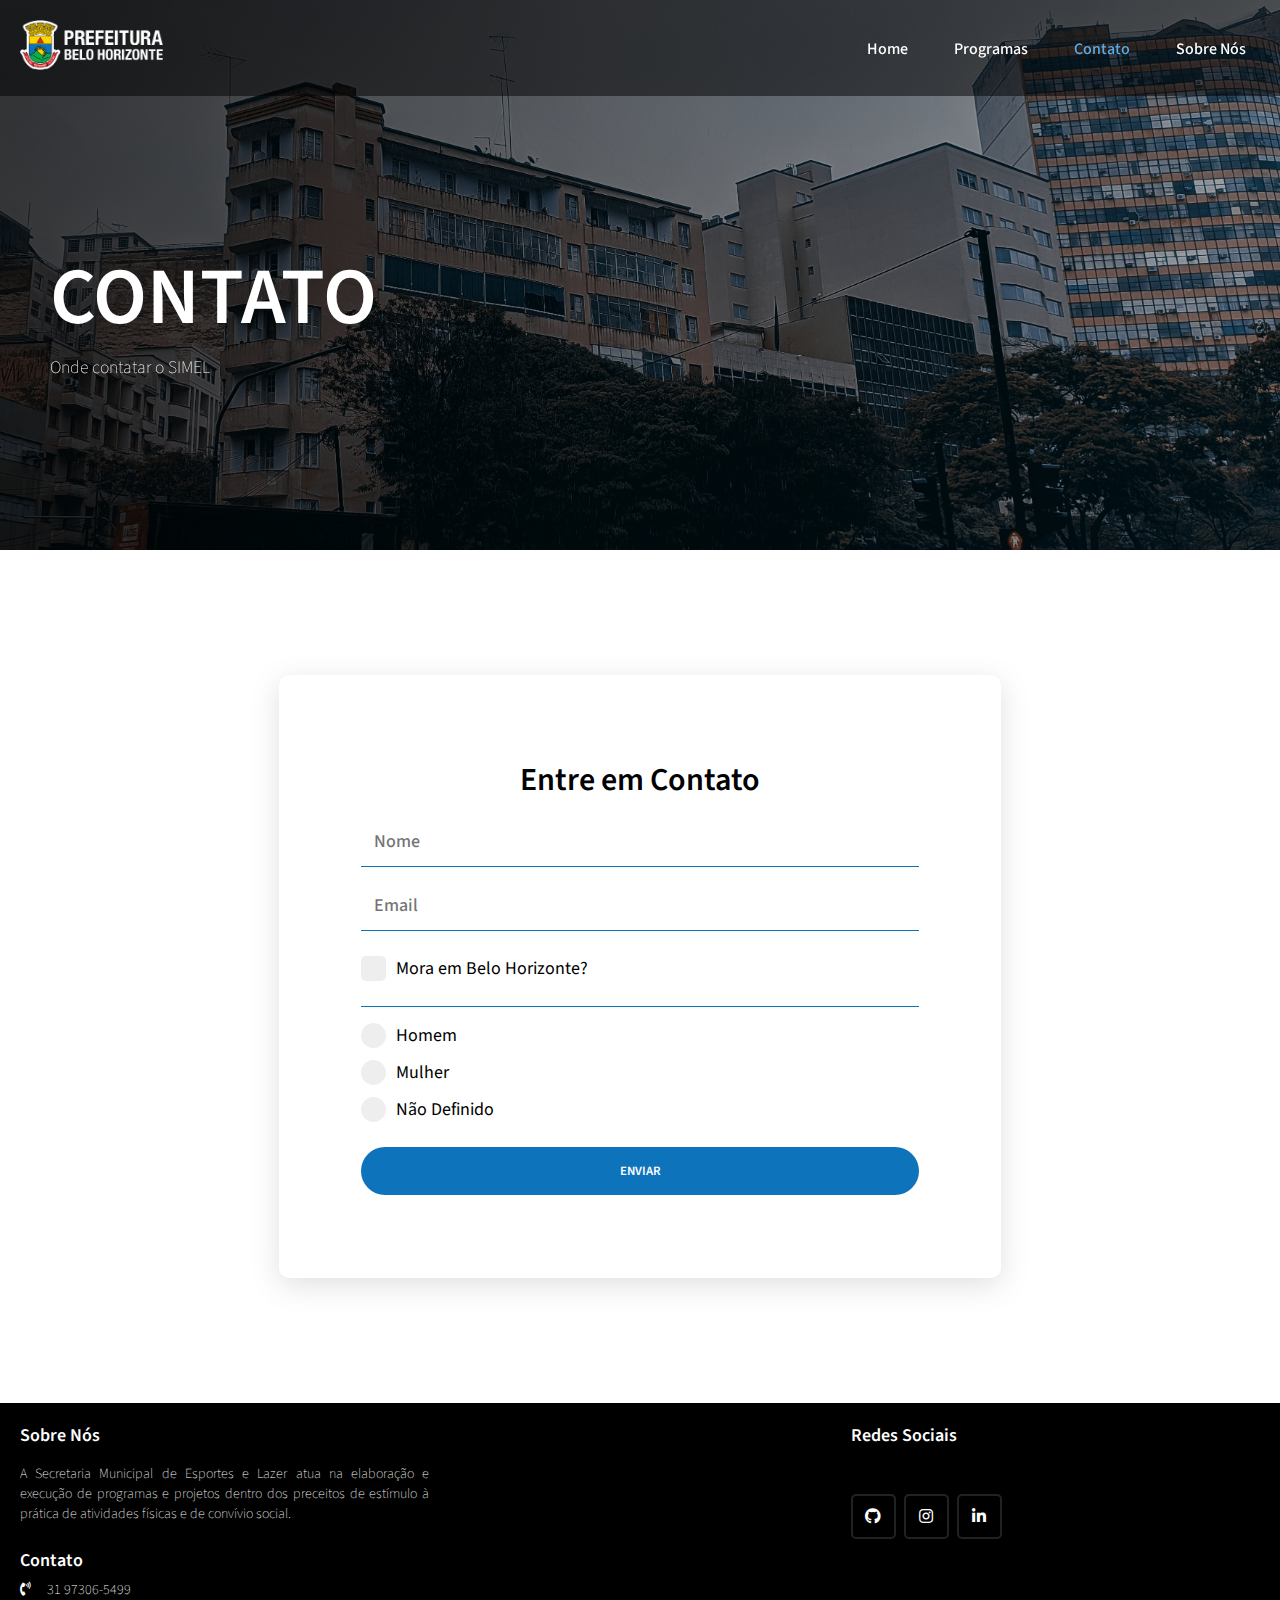
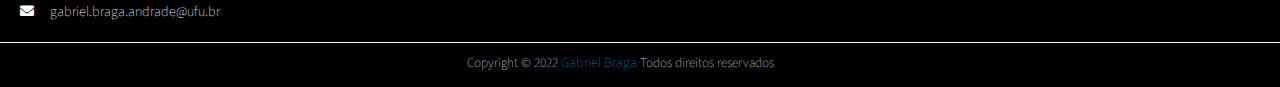
==== contato.html @ 7d44990d "home" ====
<!DOCTYPE html>
<html lang="pt-br">
  <head>
    <meta charset="UTF-8" />
    <meta http-equiv="X-UA-Compatible" content="IE=edge" />
    <meta name="viewport" content="width=device-width, initial-scale=1.0" />
    <title>Contato</title>
    <link
      href="https://fonts.googleapis.com/css?family=Source+Sans+Pro"
      rel="stylesheet"
      type="text/css"
    />
    <link rel="icon" href="assets/img/favicon.ico" />
    <link
      rel="stylesheet"
      href="https://cdnjs.cloudflare.com/ajax/libs/font-awesome/5.15.2/css/all.min.css"
    />
    <link rel="stylesheet" href="assets/style/style.css" />
  </head>
  <body>
    <nav class="navbar">
      <div class="logo">
        <a href="index.html"><img height="50" src="assets/img/logo.png" /></a>
      </div>
      <ul class="nav-links">
        <input type="checkbox" id="checkbox_toggle" />
        <label for="checkbox_toggle" class="hamburger">&#9776;</label>
        <div class="menu">
          <li><a href="index.html">Home</a></li>
          <li class="services">
            <a>Programas</a>
            <ul class="dropdown">
              <li><a href="/">Dropdown 1 </a></li>
              <li><a href="/">Dropdown 2</a></li>
              <li><a href="/">Dropdown 2</a></li>
              <li><a href="/">Dropdown 3</a></li>
              <li><a href="/">Dropdown 4</a></li>
            </ul>
          </li>
          <li><a class="select" href="contato.html">Contato</a></li>
          <li><a href="/">Sobre Nós</a></li>
        </div>
      </ul>
    </nav>
    <div class="contato-banner banner-pages">
      <div class="banner">
        <div class="left-banner white">
          <div class="content">
            <h1>CONTATO</h1>
            <p>Onde contatar o SIMEL</p>
          </div>
        </div>
      </div>
    </div>
    <div class="section">
      <form>
        <h2>Entre em Contato</h2>
        <input
          name="nome"
          type="text"
          class="feedback-input"
          placeholder="Nome"
        />
        <input
          name="email"
          type="text"
          class="feedback-input"
          placeholder="Email"
        />
        <div class="label">
          <label class="container"
            >Mora em Belo Horizonte?
            <input type="checkbox" name="morador"/>
            <span class="checkmark check"></span>
          </label>
        </div>
        <hr />
        <div class="label">
          <label class="container"
            >Homem
            <input id="h" type="radio" name="sexo" value="h" />
            <span class="checkmark radio"></span>
          </label>
          <label class="container"
            >Mulher
            <input id="m" type="radio" name="sexo" value="m" />
            <span class="checkmark radio"></span>
          </label>
          <label class="container"
            >Não Definido
            <input id="x" type="radio" name="sexo" value="x" />
            <span class="checkmark radio"></span>
          </label>
        </div>
        <input
          type="submit"
          value="ENVIAR"
          class="button rounded button-full-width"
        />
      </form>
    </div>
    <footer>
      <div class="content-f">
        <div class="left box">
          <div class="upper">
            <div class="topic">Sobre Nós</div>
            <p>
              A Secretaria Municipal de Esportes e Lazer atua na elaboração e
              execução de programas e projetos dentro dos preceitos de estímulo
              à prática de atividades físicas e de convívio social.
            </p>
          </div>
          <div class="lower">
            <div class="topic">Contato</div>
            <div class="phone">
              <a target="_blank" href="tel:5531973065499"
                ><i class="fas fa-phone-volume"></i>31 97306-5499</a
              >
            </div>
            <div class="email">
              <a target="_blank" href="mailto:gabriel.braga.andrade@ufu.br"
                ><i class="fas fa-envelope"></i>gabriel.braga.andrade@ufu.br</a
              >
            </div>
          </div>
        </div>
        <div class="right box">
          <div class="topic">Redes Sociais</div>
          <div class="media-icons">
            <a target="_blank" href="https://github.com/Gabriell-Braga"
              ><i class="fab fa-github"></i
            ></a>
            <a target="_blank" href="https://www.instagram.com/gbraga.exe/"
              ><i class="fab fa-instagram"></i
            ></a>
            <a
              target="_blank"
              href="https://www.linkedin.com/in/gabriel-braga-642ba2182/"
              ><i class="fab fa-linkedin-in"></i
            ></a>
          </div>
        </div>
      </div>
      <div class="bottom">
        <p>
          Copyright © 2022
          <a href="https://github.com/Gabriell-Braga">Gabriel Braga</a> Todos
          direitos reservados
        </p>
      </div>
    </footer>
  </body>
</html>
---- assets/style/style.css ----
@media (max-width: 560px) {
  footer {
    position: relative;
  }

  footer .content-f .box {
    width: 100%;
    margin-top: 30px;
  }
}

@media (max-width: 452px) {
  body .banner-menu {
    height: 1100px !important;
  }

  .banner-menu .buttons {
    margin-bottom: 350px !important;
  }
}

/* APPLYING MEDIA QUERIES */
@media (max-width: 912px) {
  footer .content-f .box {
    width: 50%;
  }

  .content-f .right {
    margin-top: 40px;
  }

  .banner h1 {
    font-size: 4em !important;
    font-weight: 600;
  }

  .banner .left-banner,
  .banner .right-banner {
    width: 100%;
  }

  .banner .left-banner .content,
  .banner .right-banner .content {
    text-align: center;
    padding: 50px;
    margin-top: 70px;
    transform: translateY(-45%);
  }

  .banner-secondary .banner .right-banner .content {
    padding: 0;
    text-align: center;
  }

  .navbar {
    z-index: 44;
  }

  body .navbar .menu {
    display: none;
    position: absolute;
    z-index: 5;
    background-color: rgba(0, 0, 0, 1);
    right: 0;
    left: 0;
    text-align: center;
    margin-top: 20px;
    padding: 16px 0;
    height: 100%;
  }

  .menu li:hover {
    display: inline-block;
  }

  .menu li:hover > a {
    color: #57aeec;
  }

  .menu li + li {
    margin-top: 12px;
  }

  body:has(input[type="checkbox"]:checked ~ .menu) {
    overflow: hidden;
  }

  .navbar:has(input[type="checkbox"]:checked ~ .menu) {
    height: 100%;
    align-items: unset;
  }

  input[type="checkbox"]:checked ~ .menu {
    display: block;
  }

  .hamburger {
    display: block !important;
  }

  .dropdown {
    left: 50%;
    top: 30px;
    transform: translateX(35%);
  }

  body .banner {
    background-image: linear-gradient(
      to bottom,
      rgba(0, 0, 0, 0.5),
      rgba(0, 0, 0, 0)
    );
  }

  body .banner-menu {
    height: 900px;
    background-size: auto 100%;
    background-repeat: no-repeat;
    background-position: bottom center;
    padding-top: 0;
  }

  body .banner-secondary {
    height: 900px;
    background-size: auto 100%;
    background-repeat: no-repeat;
    background-position: bottom center;
  }

  body .banner-pages {
    height: 550px;
    background-size: auto 120%;
    background-repeat: no-repeat;
    background-position: bottom center;
    padding-top: 0;
  }

  .buttons {
    justify-content: center;
  }

  .banner-menu .buttons {
    margin-bottom: 200px;
  }

  body .button {
    padding: 10px 40px;
    font-size: 0.7em;
    font-weight: 600;
  }

  body .section {
    padding-left: 0;
    padding-right: 0;
    margin-left: 8%;
    margin-right: 8%;
  }

  .navbar .dropdown {
    top: 200px;
  }

  body .column,
  body .column-50 {
    width: 100%;
    display: block;
    margin-bottom: 20px;
  }

  .section form {
    padding: 10% 10% 10% 10%;
    margin: 5px;
  }
}

@media (min-width: 913px) {
  .banner.right .buttons {
    justify-content: flex-end;
  }

  .banner.right .content p {
    padding-left: 150px;
  }

  form {
    padding: 10% 10% 10% 10%;
  }
}

* {
  font-family: "Source Sans Pro";
}

.banner h1 {
  font-size: 5em;
  font-weight: 600;
}

p {
  font-size: 1.1em;
  font-weight: 200;
}

.buttons {
  margin-top: 10%;
  display: flex;
}

.buttons .button:not(:last-child) {
  margin-right: 5%;
}

.button {
  color: white;
  border: none;
  padding: 15px 50px;
  background: #0d73bb;
  font-size: 0.8em;
  font-weight: 600;
  cursor: pointer;
  transition: 0.3s ease;
}

.button:hover {
  color: #0d73bb;
  background: white;
  transition: 0.3s ease;
}

.button-full-width {
  width: 100%;
}

.button.rounded {
  border-radius: 30px;
}

.button.no-bg {
  background-color: rgba(0, 0, 0, 0);
  border: 1px white solid;
}

.button.no-bg:hover {
  color: #0d73bb;
  background: white;
  transition: 0.3s ease;
}

.button.no-bg.blue {
  border: 1px #0d73bb solid;
  color: #0d73bb;
}

.button.no-bg.blue:hover {
  color: white;
  background: #0d73bb;
  transition: 0.3s ease;
}

/* UTILITIES */
* {
  margin: 0;
  padding: 0;
  box-sizing: border-box;
}
a {
  text-decoration: none;
}
li {
  list-style: none;
}

/* IMG HOME */
.home-banner {
  background-image: linear-gradient(
      to right,
      rgba(0, 0, 0, 0.9),
      rgba(0, 0, 0, 0)
    ),
    url("../img/home.jpg");
  background-position: left bottom;
  padding-top: 150px;
}

.estudantes-banner {
  background-image: linear-gradient(
      to left,
      rgba(0, 0, 0, 0.9),
      rgba(0, 0, 0, 0.3)
    ),
    url("../img/secondary.png");
  background-position: right center;
}

.contato-banner {
  background-size: 130%;
  background-image: linear-gradient(
      to right,
      rgba(0, 0, 0, 0.9),
      rgba(0, 0, 0, 0.3)
    ),
    url("../img/contato.jpg");
  background-position: right center;
  padding-top: 150px;
}

.banner-menu {
  height: 780px;
  background-size: 130%;
}

.banner-secondary {
  height: 680px;
  background-size: 130%;
  background-attachment: fixed;
}

.banner-pages {
  height: 550px;
}

.banner-pages .content {
  width: 100%;
}

/*RESPONSIVE NAVBAR MENU STARTS*/
/* CHECKBOX HACK */
.navbar input[type="checkbox"] {
  display: none;
}
/*HAMBURGER MENU*/
.hamburger {
  display: none;
  font-size: 24px;
  user-select: none;
}

/* NAVBAR STYLING STARTS */
.navbar {
  display: flex;
  align-items: center;
  justify-content: space-between;
  padding: 20px;
  background-color: rgba(0, 0, 0, 0.5);
  color: #fff;
  overflow: hidden;
  position: fixed;
  top: 0;
  width: 100%;
}
.nav-links a {
  color: white;
  font-weight: 500;
  font-size: 16px;
  transition: 0.3s ease;
}

.nav-links a:hover {
  color: #57aeec;
  font-size: 17px;
  transition: 0.3s ease;
}

.nav-links a.select {
  color: #57aeec;
}
/* NAVBAR MENU */
.menu {
  display: flex;
  gap: 1em;
  font-size: 18px;
}
.menu li:hover {
  border-radius: 5px;
  transition: 0.3s ease;
}
.menu li {
  padding: 5px 14px;
}
/* DROPDOWN MENU */
.services {
  position: relative;
  cursor: pointer;
}
.dropdown {
  background-color: rgba(0, 0, 0, 0.5);
  padding: 1em 0;
  position: fixed; /*WITH RESPECT TO PARENT*/
  display: none;
  border-radius: 8px;
  top: 60px;
}
.dropdown li + li {
  margin-top: 10px;
}
.dropdown li {
  padding: 0.5em 1em;
  width: 8em;
  text-align: center;
}
.dropdown li:hover {
  background-color: rgba(0, 0, 0, 0.5);
}

.dropdown li:hover a {
  color: #57aeec;
}
.services:hover .dropdown,
.dropdown:hover,
.dropdown .li:hover {
  display: block;
  transition: 0.3s ease;
}

.dropdown a {
  color: white;
}

.banner {
  height: 80%;
  width: 100%;
  justify-content: left;
  display: flex;
}

body .banner-secondary .banner {
  height: 100%;
}

.banner.right {
  height: 80%;
  width: 100%;
  justify-content: right;
  display: flex;
}

.left-banner,
.right-banner {
  width: 50%;
  height: 100%;
  margin: 0;
  z-index: 1;
  position: relative;
}

.left-banner .content,
.right-banner .content {
  margin: 0;
  position: absolute;
  top: 50%;
  transform: translateY(-50%);
  padding: 50px;
}

.left-banner {
  justify-content: left;
  text-align: left;
}

.right-banner {
  justify-content: right;
  text-align: right;
}

.left-banner .content {
  padding-right: 10%;
}

.white {
  color: white;
}

.section {
  padding: 75px;
  margin-left: 12%;
  margin-right: 12%;
  justify-content: center;
  text-align: center;
}

.section h2 {
  font-size: 2em;
  font-weight: 600;
  margin-bottom: 15px;
}

.section p {
  margin-bottom: 30px;
}

.justify {
  text-align: justify;
}

.column {
  float: left;
  width: 25%;
  padding: 0 10px;
}

.column-50 {
  float: left;
  width: 50%;
  padding: 0 10px;
}

.row {
  margin: 0 -5px;
  margin-top: 50px;
}

.row:after {
  content: "";
  display: table;
  clear: both;
}

.card {
  box-shadow: 0 4px 8px 0 rgba(0, 0, 0, 0.2);
  padding: 16px;
  text-align: center;
  background-color: #f1f1f1;
  padding-bottom: 44px;
}

.card-image {
  box-shadow: 0 4px 8px 0 rgba(0, 0, 0, 0.2);
  text-align: center;
  background-color: #f1f1f1;
}

.card-image img {
  width: 100%;
  vertical-align: middle;
  border: 0;
}

.img-rounded {
  width: 100%;
  vertical-align: middle;
  border: 0;
  border-radius: 13px;
}

.card h2 {
  font-size: 22px;
}

.card p {
  font-size: 14px;
}

footer {
  width: 100%;
  bottom: 0;
  left: 0;
  background: black;
}

footer .content-f {
  max-width: 1350px;
  margin: auto;
  padding: 20px;
  display: flex;
  flex-wrap: wrap;
  justify-content: space-between;
}

footer .content-f p,
a {
  color: #fff;
  font-size: 14px;
  font-weight: 100;
}

footer .content-f .box {
  width: 33%;
  transition: all 0.4s ease;
}

footer .content-f .topic {
  font-size: 18px;
  font-weight: 600;
  color: #fff;
  margin-bottom: 16px;
}

footer .content-f p {
  text-align: justify;
}

footer .content-f .lower .topic {
  margin: 24px 0 5px 0;
}

footer .content-f .lower i {
  padding-right: 16px;
}

footer .content-f .media-icons a {
  font-size: 16px;
  height: 45px;
  width: 45px;
  display: inline-block;
  text-align: center;
  line-height: 43px;
  border-radius: 5px;
  border: 2px solid #222222;
  margin: 30px 5px 0 0;
  transition: all 0.3s ease;
}

.content-f .media-icons a:hover {
  border-color: #0d73bb;
}

footer .bottom {
  border-top: 1px solid white;
  width: 100%;
  font-size: 12px;
  height: 45px;
  text-align: center;
  color: #d9d9d9;
  padding: 10px 40px 5px 0;
}

footer .bottom a {
  color: #0d73bb;
}

footer a {
  transition: all 0.3s ease;
}

footer a:hover {
  color: #0d73bb;
}

form {
  margin: 50px;
  text-align: left;
  box-shadow: rgba(100, 100, 111, 0.2) 0px 7px 29px 0px;
  border-radius: 10px;
}

form h2{
  text-align: center;
}

.feedback-input {
  color: #444;
  font-weight: 500;
  font-size: 18px;
  line-height: 22px;
  background-color: transparent;
  border: 0;
  border-bottom: 1px solid #0d73bb;
  transition: all 0.3s;
  padding: 13px;
  margin-bottom: 15px;
  width: 100%;
  box-sizing: border-box;
  outline: 0;
}

.feedback-input:focus {
  border-bottom: 1px solid #0d73bb;
}

form label.container {
  font-size: 18px;
  display: block;
  position: relative;
  padding-left: 35px;
  margin-bottom: 12px;
  cursor: pointer;
  -webkit-user-select: none;
  -moz-user-select: none;
  -ms-user-select: none;
  user-select: none;
}

.container input {
  position: absolute;
  opacity: 0;
  cursor: pointer;
  height: 0;
  width: 0;
}

.checkmark {
  position: absolute;
  top: 0;
  left: 0;
  height: 25px;
  width: 25px;
  background-color: #eee;
  border-radius: 5px;
}

.container:hover input ~ .checkmark {
  background-color: #ccc;
}

.container input:checked ~ .checkmark {
  background-color: #0d73bb;
}

.checkmark:after {
  content: "";
  position: absolute;
  display: none;
}

.container input:checked ~ .checkmark:after {
  display: block;
}

.container .checkmark.check:after {
  left: 9px;
  top: 5px;
  width: 5px;
  height: 10px;
  border: solid white;
  border-width: 0 3px 3px 0;
  -webkit-transform: rotate(45deg);
  -ms-transform: rotate(45deg);
  transform: rotate(45deg);
}

.container .checkmark.radio:after {
  top: 9px;
  left: 9px;
  width: 8px;
  height: 8px;
  border-radius: 50%;
  background: white;
}

.container .checkmark.radio {
  border-radius: 15px;
}

form input[type="radio"] {
  color: #0d73bb;
  width: 100%;
}

form hr {
  display: block;
  height: 1px;
  border: 0;
  border-top: 1px solid #0d73bb;
  margin: 1em 0;
  padding: 0;
}

form .label{
  margin: 10px 0 25px 0;
}
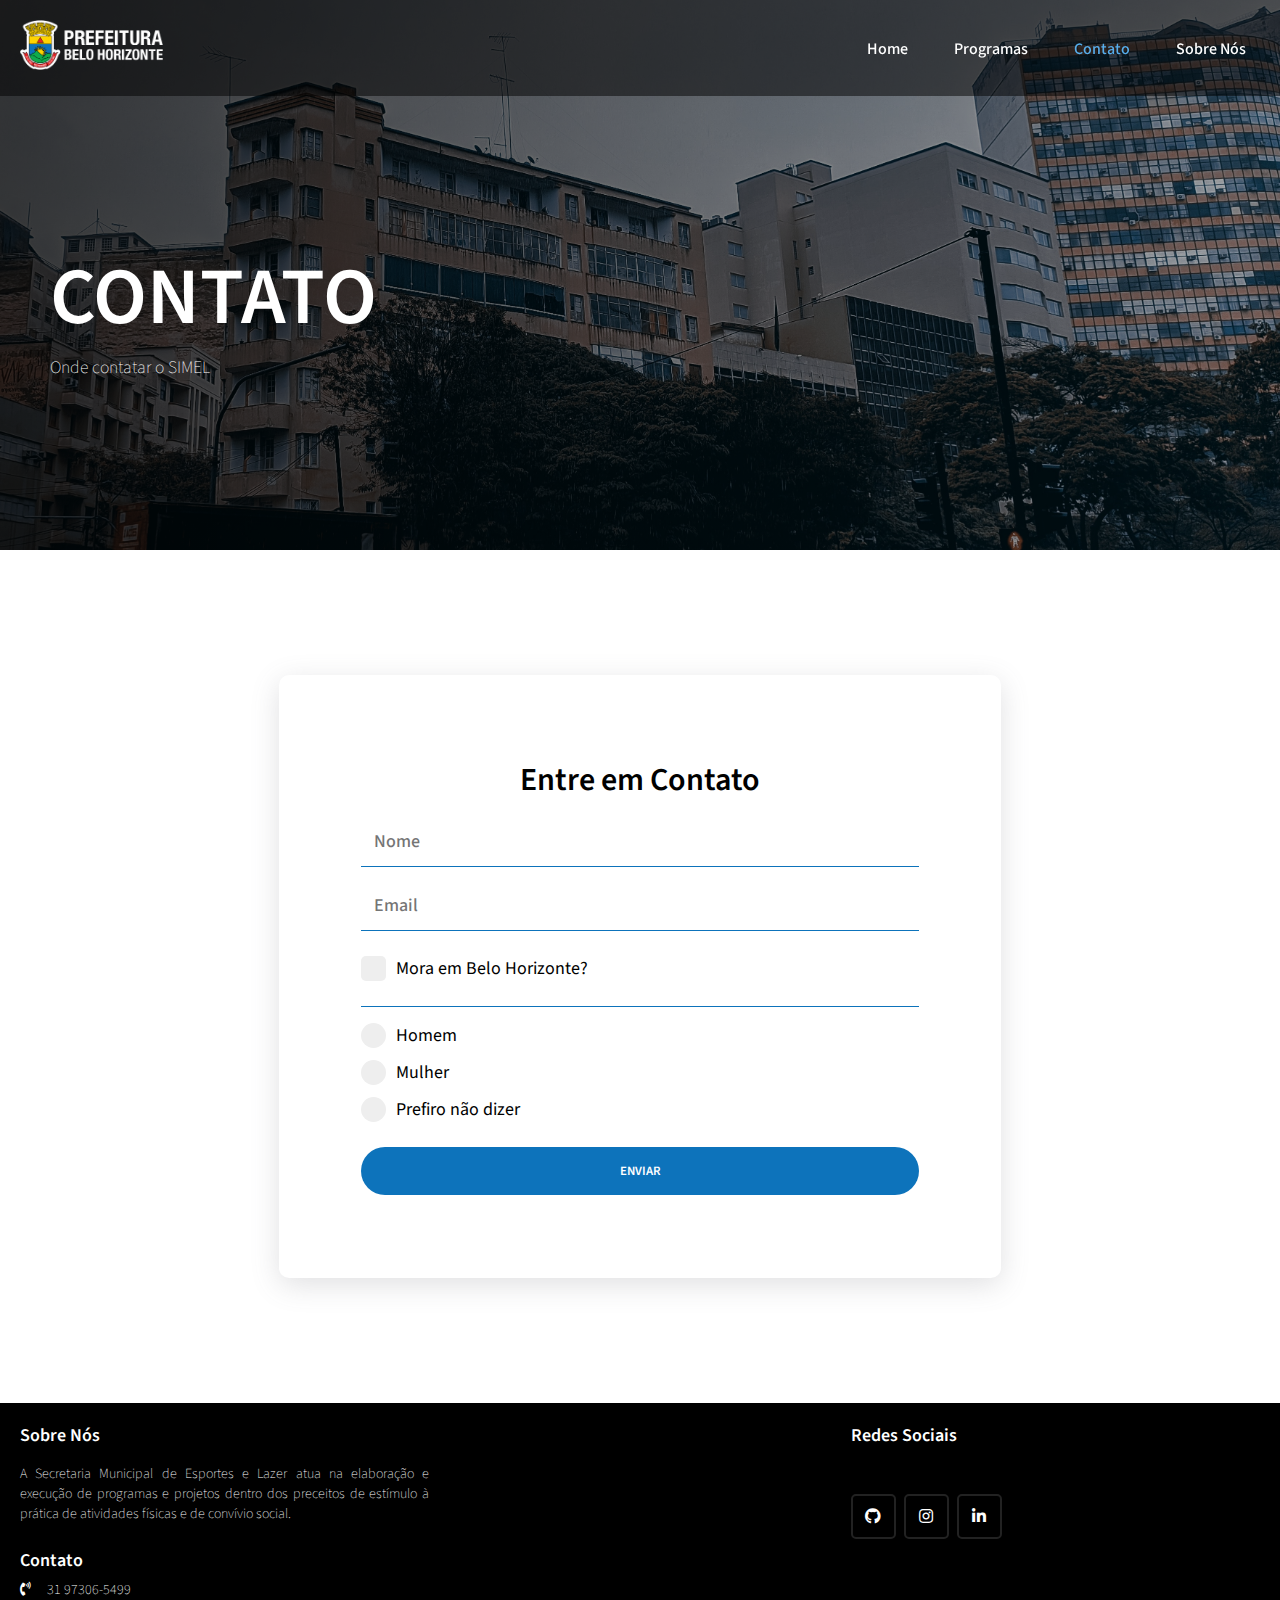
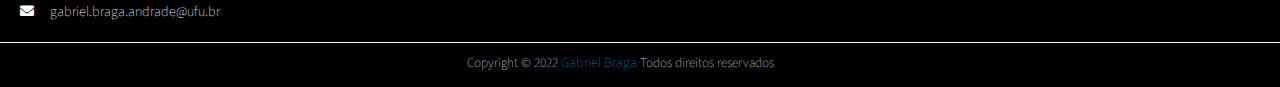
==== commit 4273128a: "trabFinalizado" ====
--- a/contato.html
+++ b/contato.html
@@ -30,15 +30,14 @@
           <li class="services">
             <a>Programas</a>
             <ul class="dropdown">
-              <li><a href="/">Dropdown 1 </a></li>
-              <li><a href="/">Dropdown 2</a></li>
-              <li><a href="/">Dropdown 2</a></li>
-              <li><a href="/">Dropdown 3</a></li>
-              <li><a href="/">Dropdown 4</a></li>
+              <li><a href="programas/caminhar.html">Caminhar</a></li>
+              <li><a href="programas/vida-ativa.html">Vida Ativa</a></li>
+              <li><a href="programas/superar.html">Superar</a></li>
+              <li><a href="programas/esporte-esperança.html">Esporte Esperança</a></li>
             </ul>
           </li>
           <li><a class="select" href="contato.html">Contato</a></li>
-          <li><a href="/">Sobre Nós</a></li>
+          <li><a href="sobre.html">Sobre Nós</a></li>
         </div>
       </ul>
     </nav>
@@ -87,7 +86,7 @@
             <span class="checkmark radio"></span>
           </label>
           <label class="container"
-            >Não Definido
+            >Prefiro não dizer
             <input id="x" type="radio" name="sexo" value="x" />
             <span class="checkmark radio"></span>
           </label>
--- a/assets/style/style.css
+++ b/assets/style/style.css
@@ -21,6 +21,84 @@
 
 /* APPLYING MEDIA QUERIES */
 @media (max-width: 912px) {
+  .pr-table {
+    display: block;
+    width: 100%;
+  }
+  
+  .table-wrapper:before {
+    content: "Scroll horizontally >";
+    display: block;
+    text-align: right;
+    font-size: 11px;
+    color: white;
+    padding: 0 0 10px;
+  }
+
+  .pr-table thead,
+  .pr-table tbody,
+  .pr-table thead th {
+    display: block;
+  }
+
+  .pr-table thead th:last-child {
+    border-bottom: none;
+  }
+
+  .pr-table thead {
+    float: left;
+  }
+
+  .pr-table tbody {
+    width: auto;
+    position: relative;
+    overflow-x: auto;
+  }
+
+  .pr-table td,
+  .pr-table th {
+    padding: 20px 0.625em 0.625em 0.625em;
+    height: 60px;
+    vertical-align: middle;
+    box-sizing: border-box;
+    overflow-x: hidden;
+    overflow-y: auto;
+    width: 120px;
+    font-size: 13px;
+    text-overflow: ellipsis;
+  }
+
+  .pr-table thead th {
+    text-align: left;
+    border-bottom: 1px solid #f7f7f9;
+  }
+
+  .pr-table tbody tr {
+    display: table-cell;
+  }
+
+  .pr-table tbody tr:nth-child(odd) {
+    background: none;
+  }
+
+  .pr-table tr:nth-child(even) {
+    background: transparent;
+  }
+
+  .pr-table tr td:nth-child(odd) {
+    background: #f8f8f8;
+    border-right: 1px solid #e6e4e4;
+  }
+
+  .pr-table tr td:nth-child(even) {
+    border-right: 1px solid #e6e4e4;
+  }
+
+  .pr-table tbody td {
+    display: block;
+    text-align: center;
+  }
+
   footer .content-f .box {
     width: 50%;
   }
@@ -174,6 +252,10 @@
 }
 
 @media (min-width: 913px) {
+  .superar-banner {
+    background-size: 100%;
+  }
+
   .banner.right .buttons {
     justify-content: flex-end;
   }
@@ -293,15 +375,63 @@
 }
 
 .contato-banner {
-  background-size: 130%;
+  background-position: right center;
   background-image: linear-gradient(
       to right,
       rgba(0, 0, 0, 0.9),
       rgba(0, 0, 0, 0.3)
     ),
     url("../img/contato.jpg");
+}
+
+.sobre-banner {
   background-position: right center;
-  padding-top: 150px;
+  background-image: linear-gradient(
+      to right,
+      rgba(0, 0, 0, 0.9),
+      rgba(0, 0, 0, 0.6)
+    ),
+    url("../img/sobre.jpg");
+}
+
+.caminhar-banner {
+  background-position: center center;
+  background-image: linear-gradient(
+      to right,
+      rgba(0, 0, 0, 0.9),
+      rgba(0, 0, 0, 0.6)
+    ),
+    url("../img/caminhar.jpg");
+}
+
+.ee-banner {
+  background-position: center center;
+  background-image: linear-gradient(
+      to right,
+      rgba(0, 0, 0, 0.9),
+      rgba(0, 0, 0, 0.6)
+    ),
+    url("../img/esporte-esperança.jpg");
+}
+
+.superar-banner {
+  background-position: center center;
+  background-image: linear-gradient(
+      to right,
+      rgba(0, 0, 0, 0.9),
+      rgba(0, 0, 0, 0.6)
+    ),
+    url("../img/superar.jpg");
+}
+
+.vida-ativa-banner {
+  background-position: center center;
+  background-image: linear-gradient(
+      to right,
+      rgba(0, 0, 0, 0.9),
+      rgba(0, 0, 0, 0.6)
+    ),
+    url("../img/vida-ativa.jpg");
 }
 
 .banner-menu {
@@ -317,6 +447,8 @@
 
 .banner-pages {
   height: 550px;
+  padding-top: 150px;
+  background-size: 130%;
 }
 
 .banner-pages .content {
@@ -347,6 +479,7 @@
   position: fixed;
   top: 0;
   width: 100%;
+  z-index: 1000;
 }
 .nav-links a {
   color: white;
@@ -643,7 +776,7 @@
   border-radius: 10px;
 }
 
-form h2{
+form h2 {
   text-align: center;
 }
 
@@ -755,6 +888,73 @@
   padding: 0;
 }
 
-form .label{
+form .label {
   margin: 10px 0 25px 0;
 }
+
+form .button:hover {
+  border: 1px solid #0d73bb;
+}
+
+.map {
+  width: 100%;
+  border: 0;
+  height: 400px;
+}
+
+.left {
+  text-align: left;
+}
+
+.fas.icon-sobre {
+  font-size: 60px;
+  margin-bottom: 20px;
+}
+
+.column.sobre p {
+  font-weight: 100;
+  font-size: 14px;
+}
+
+.table-wrapper {
+  margin: 10px 70px 70px;
+  box-shadow: 0px 35px 50px rgba(0, 0, 0, 0.2);
+}
+
+.pr-table {
+  border-radius: 5px;
+  font-size: 12px;
+  font-weight: normal;
+  border: none;
+  border-collapse: collapse;
+  width: 100%;
+  max-width: 100%;
+  white-space: nowrap;
+  background-color: white;
+  margin-bottom: 40px;
+}
+
+.pr-table td,
+.pr-table th {
+  text-align: center;
+  padding: 8px;
+}
+
+.pr-table td {
+  border-right: 1px solid #f8f8f8;
+  font-size: 12px;
+}
+
+.pr-table thead th:not(:first-child) {
+  color: #ffffff;
+  background: #0d73bb;
+}
+
+.pr-table thead th {
+  color: #ffffff;
+  background: #324960;
+}
+
+.pr-table tr:nth-child(even) {
+  background: #f8f8f8;
+}
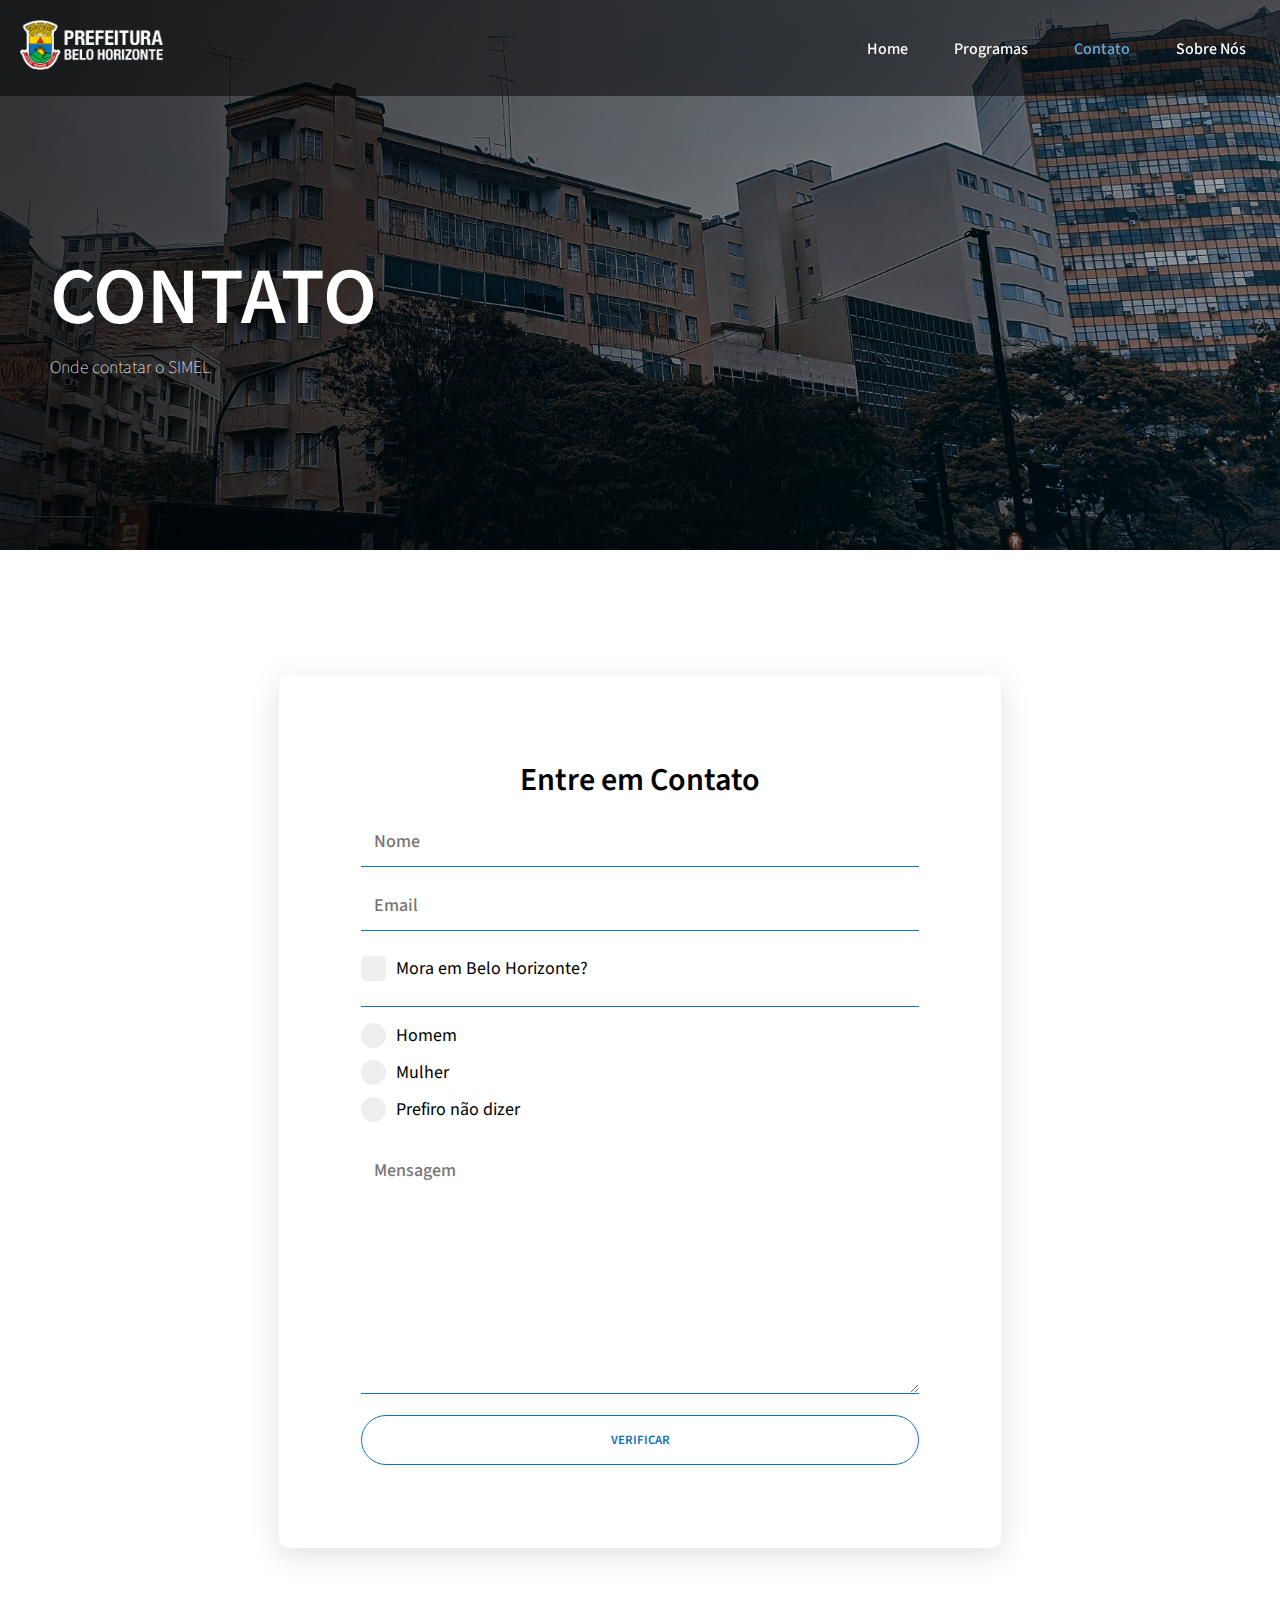
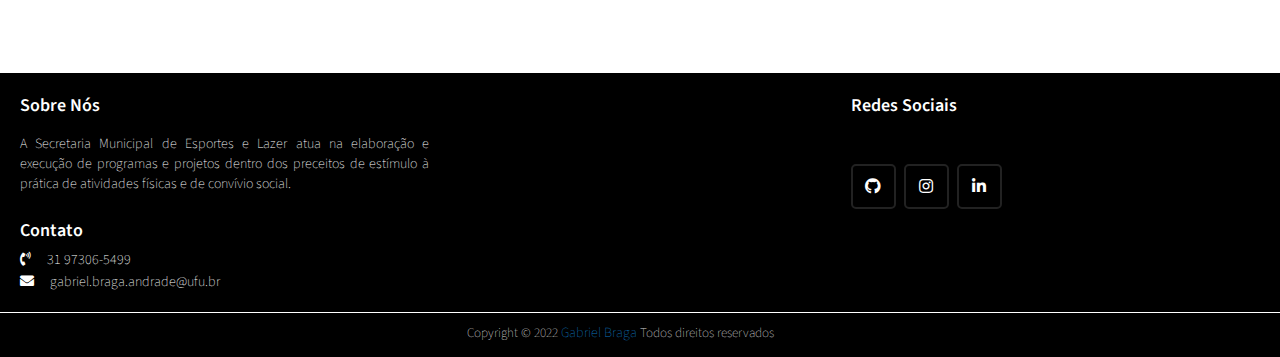
==== commit 3a2e73fb: "mudanças" ====
--- a/contato.html
+++ b/contato.html
@@ -54,22 +54,30 @@
     <div class="section">
       <form>
         <h2>Entre em Contato</h2>
-        <input
-          name="nome"
-          type="text"
-          class="feedback-input"
-          placeholder="Nome"
-        />
-        <input
-          name="email"
-          type="text"
-          class="feedback-input"
-          placeholder="Email"
-        />
+        <div>
+          <input
+            name="nome"
+            id="nome"
+            type="text"
+            class="feedback-input"
+            placeholder="Nome"
+          />
+          <small>O Campo Nome está vazio</small>
+        </div>
+        <div>
+          <input
+            name="email"
+            id="email"
+            type="text"
+            class="feedback-input"
+            placeholder="Email"
+          />
+          <small>O Email não foi preenchido corretamente</small>
+        </div>
         <div class="label">
           <label class="container"
             >Mora em Belo Horizonte?
-            <input type="checkbox" name="morador"/>
+            <input id="morador" type="checkbox" name="morador"/>
             <span class="checkmark check"></span>
           </label>
         </div>
@@ -90,13 +98,45 @@
             <input id="x" type="radio" name="sexo" value="x" />
             <span class="checkmark radio"></span>
           </label>
+          <small>Este Campo deve ser Preenchido</small>
         </div>
-        <input
-          type="submit"
-          value="ENVIAR"
-          class="button rounded button-full-width"
-        />
+        <div>
+          <textarea class="feedback-input" placeholder="Mensagem" name="mensagem" id="mensagem" cols="30" rows="10"></textarea>
+          <small>A Mensagem não pode estar Vazia</small>
+        </div>
+            <button type="button" id="verifica" onclick="verifica()" class="button blue rounded button-full-width no-bg">VERIFICAR</button>
       </form>
+    </div>
+    <div id="dados" class="section shadow dados hide">
+      <div class="row">
+        <div class="column">
+          <h1>Nome</h1>
+          <p id="nome-dado"></p>
+        </div>
+        <div class="column">
+          <h1>Email</h1>
+          <p id="email-dado"></p>
+        </div>
+        <div class="column">
+          <h1>Mora em Belo Horizonte?</h1>
+          <p id="mora-dado"></p>
+        </div>
+        <div class="column">
+          <h1>Gênero</h1>
+          <p id="genero-dado"></p>
+        </div>
+      </div>
+      <div class="row">
+        <div class="column">
+          <h1>Mensagem</h1>
+          <p id="mensagem-dado"></p>
+        </div>
+      </div>
+      <input
+            type="submit"
+            value="ENVIAR"
+            class="button rounded button-full-width"
+          />
     </div>
     <footer>
       <div class="content-f">
@@ -148,5 +188,6 @@
         </p>
       </div>
     </footer>
+    <script src="assets/js/verifica.js"></script>
   </body>
 </html>
--- a/assets/style/style.css
+++ b/assets/style/style.css
@@ -6,6 +6,10 @@
   footer .content-f .box {
     width: 100%;
     margin-top: 30px;
+  }
+
+  body .banner .content h1{
+    font-size: 3.4em !important;
   }
 }
 
@@ -769,7 +773,7 @@
   color: #0d73bb;
 }
 
-form {
+form, .section.shadow {
   margin: 50px;
   text-align: left;
   box-shadow: rgba(100, 100, 111, 0.2) 0px 7px 29px 0px;
@@ -958,3 +962,29 @@
 .pr-table tr:nth-child(even) {
   background: #f8f8f8;
 }
+
+form .danger small{
+  margin-bottom: 20px;
+}
+
+.danger small{
+  color: red;
+  display: block;
+}
+
+.danger input, .danger textarea{
+  border-color: red;
+  margin: 0;
+}
+
+.danger{
+  margin-bottom: 15px;
+}
+
+form small{
+  display: none;
+}
+
+.hide{
+  display: none;
+}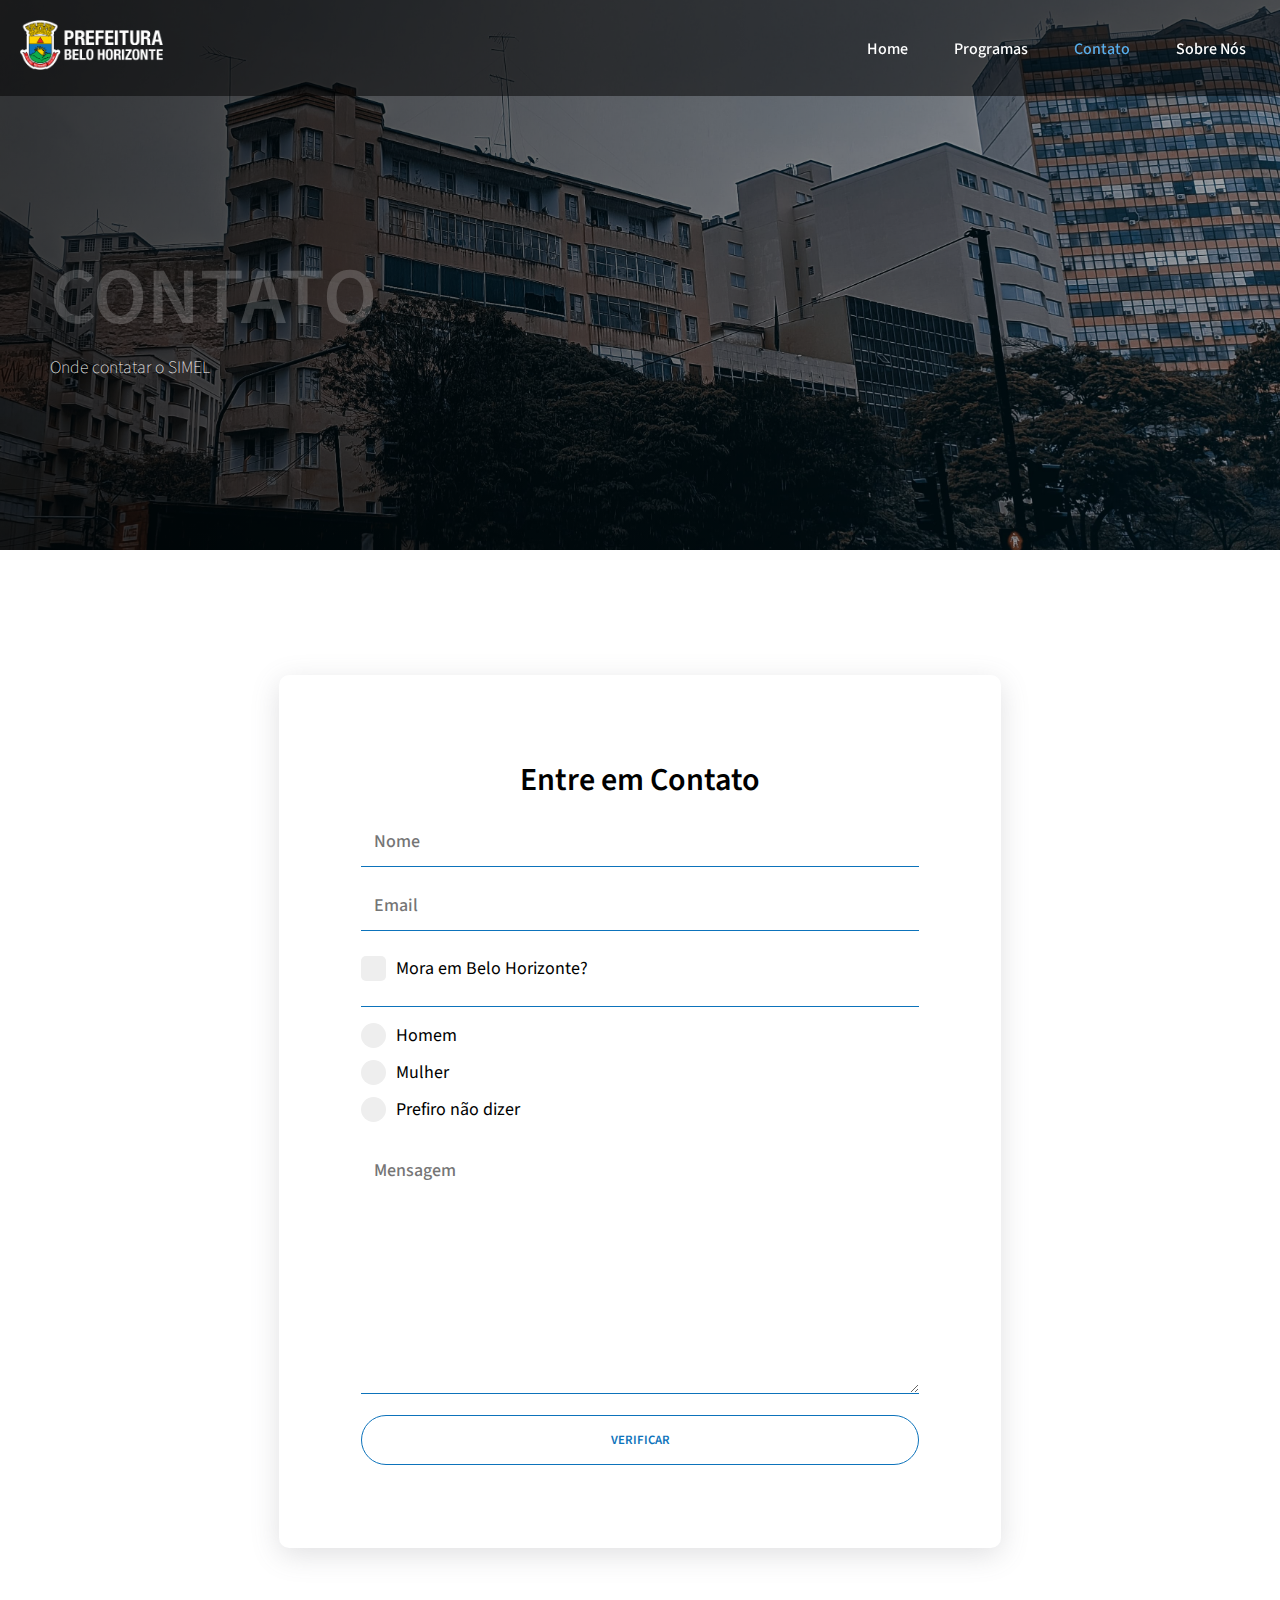
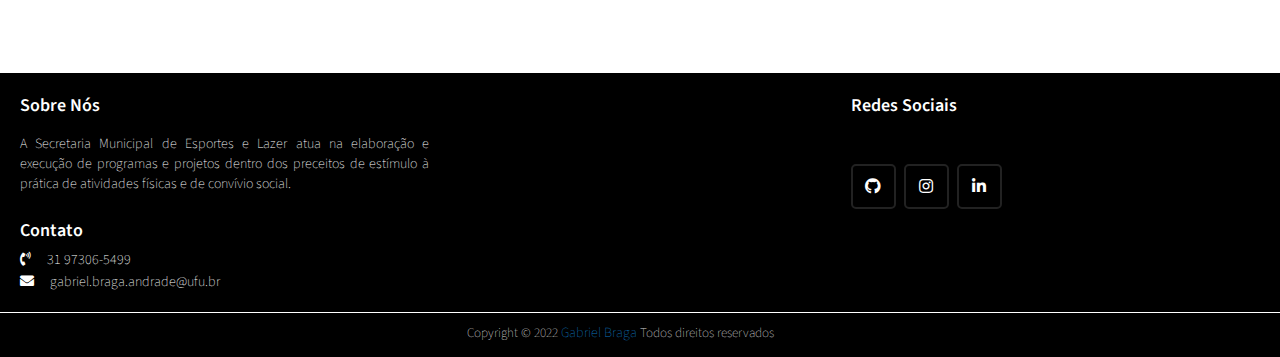
==== commit 3915f996: "trabFinal" ====
--- a/contato.html
+++ b/contato.html
@@ -33,7 +33,9 @@
               <li><a href="programas/caminhar.html">Caminhar</a></li>
               <li><a href="programas/vida-ativa.html">Vida Ativa</a></li>
               <li><a href="programas/superar.html">Superar</a></li>
-              <li><a href="programas/esporte-esperança.html">Esporte Esperança</a></li>
+              <li>
+                <a href="programas/esporte-esperança.html">Esporte Esperança</a>
+              </li>
             </ul>
           </li>
           <li><a class="select" href="contato.html">Contato</a></li>
@@ -52,7 +54,7 @@
       </div>
     </div>
     <div class="section">
-      <form>
+      <form id="form">
         <h2>Entre em Contato</h2>
         <div>
           <input
@@ -77,7 +79,7 @@
         <div class="label">
           <label class="container"
             >Mora em Belo Horizonte?
-            <input id="morador" type="checkbox" name="morador"/>
+            <input id="morador" type="checkbox" name="morador" />
             <span class="checkmark check"></span>
           </label>
         </div>
@@ -95,48 +97,101 @@
           </label>
           <label class="container"
             >Prefiro não dizer
-            <input id="x" type="radio" name="sexo" value="x" />
+            <input id="x" type="radio" name="sexo" value="nao" />
             <span class="checkmark radio"></span>
           </label>
           <small>Este Campo deve ser Preenchido</small>
         </div>
         <div>
-          <textarea class="feedback-input" placeholder="Mensagem" name="mensagem" id="mensagem" cols="30" rows="10"></textarea>
+          <textarea
+            class="feedback-input"
+            placeholder="Mensagem"
+            name="mensagem"
+            id="mensagem"
+            cols="30"
+            rows="10"
+          ></textarea>
           <small>A Mensagem não pode estar Vazia</small>
         </div>
-            <button type="button" id="verifica" onclick="verifica()" class="button blue rounded button-full-width no-bg">VERIFICAR</button>
+        <button
+          type="button"
+          id="verifica"
+          onclick="verifica()"
+          class="button blue rounded button-full-width no-bg"
+        >
+          VERIFICAR
+        </button>
       </form>
     </div>
-    <div id="dados" class="section shadow dados hide">
-      <div class="row">
-        <div class="column">
-          <h1>Nome</h1>
-          <p id="nome-dado"></p>
-        </div>
-        <div class="column">
-          <h1>Email</h1>
-          <p id="email-dado"></p>
-        </div>
-        <div class="column">
-          <h1>Mora em Belo Horizonte?</h1>
-          <p id="mora-dado"></p>
-        </div>
-        <div class="column">
-          <h1>Gênero</h1>
-          <p id="genero-dado"></p>
-        </div>
-      </div>
-      <div class="row">
-        <div class="column">
-          <h1>Mensagem</h1>
-          <p id="mensagem-dado"></p>
-        </div>
-      </div>
-      <input
-            type="submit"
-            value="ENVIAR"
-            class="button rounded button-full-width"
-          />
+    <div id="myModal" class="modal fade text-center">
+      <div class="modal-dialog">
+        <div class="modal-content">
+          <div class="modal-header">
+            <button
+              type="button"
+              id="closf"
+              class="close"
+              data-dismiss="modal"
+              aria-hidden="true"
+            >
+              x
+            </button>
+            <h4 class="modal-title">Dados</h4>
+          </div>
+          <div class="modal-body">
+            <div class="row">
+              <div class="column">
+                <h3>Nome</h3>
+                <p id="nome-dado"></p>
+              </div>
+              <div class="column">
+                <h3>Email</h3>
+                <p id="email-dado"></p>
+              </div>
+              <div class="column">
+                <h3>Mora em Belo Horizonte?</h3>
+                <p id="mora-dado"></p>
+              </div>
+              <div class="column">
+                <h3>Gênero</h3>
+                <p id="genero-dado"></p>
+              </div>
+            </div>
+            <div class="row">
+              <div class="column">
+                <h3>Mensagem</h3>
+                <p id="mensagem-dado"></p>
+              </div>
+            </div>
+            <div class="row">
+              <div class="column-33">
+                <input
+                  id="limpar"
+                  type="button"
+                  value="LIMPAR"
+                  class="button rounded button-full-width"
+                />
+              </div>
+              <div class="column-33">
+                <input
+                  id="editar"
+                  type="button"
+                  value="EDITAR"
+                  class="button rounded button-full-width no-bg blue"
+                />
+              </div>
+              <div class="column-33">
+                <input
+                  id="enviar"
+                  type="button"
+                  value="ENVIAR"
+                  class="button rounded button-full-width"
+                />
+              </div>
+            </div>
+          </div>
+        </div>
+      </div>
     </div>
     <footer>
       <div class="content-f">
@@ -189,5 +244,7 @@
       </div>
     </footer>
     <script src="assets/js/verifica.js"></script>
+    <script src="https://ajax.googleapis.com/ajax/libs/jquery/3.6.1/jquery.min.js"></script>
+    <script src="assets/js/jquery.js"></script>
   </body>
 </html>
--- a/assets/style/style.css
+++ b/assets/style/style.css
@@ -8,7 +8,7 @@
     margin-top: 30px;
   }
 
-  body .banner .content h1{
+  body .banner .content h1 {
     font-size: 3.4em !important;
   }
 }
@@ -25,11 +25,15 @@
 
 /* APPLYING MEDIA QUERIES */
 @media (max-width: 912px) {
+  .dados {
+    padding: 50px !important;
+  }
+
   .pr-table {
     display: block;
     width: 100%;
   }
-  
+
   .table-wrapper:before {
     content: "Scroll horizontally >";
     display: block;
@@ -243,7 +247,8 @@
   }
 
   body .column,
-  body .column-50 {
+  body .column-50,
+  body .column-33 {
     width: 100%;
     display: block;
     margin-bottom: 20px;
@@ -349,7 +354,7 @@
   padding: 0;
   box-sizing: border-box;
 }
-a {
+body a, body a:hover {
   text-decoration: none;
 }
 li {
@@ -472,7 +477,7 @@
 }
 
 /* NAVBAR STYLING STARTS */
-.navbar {
+body .navbar {
   display: flex;
   align-items: center;
   justify-content: space-between;
@@ -519,7 +524,7 @@
   position: relative;
   cursor: pointer;
 }
-.dropdown {
+ul .services .dropdown {
   background-color: rgba(0, 0, 0, 0.5);
   padding: 1em 0;
   position: fixed; /*WITH RESPECT TO PARENT*/
@@ -633,11 +638,18 @@
   float: left;
   width: 25%;
   padding: 0 10px;
+  word-wrap: break-word;
 }
 
 .column-50 {
   float: left;
   width: 50%;
+  padding: 0 10px;
+}
+
+.column-33 {
+  float: left;
+  width: 33%;
   padding: 0 10px;
 }
 
@@ -773,7 +785,8 @@
   color: #0d73bb;
 }
 
-form, .section.shadow {
+form,
+.section.shadow {
   margin: 50px;
   text-align: left;
   box-shadow: rgba(100, 100, 111, 0.2) 0px 7px 29px 0px;
@@ -963,28 +976,179 @@
   background: #f8f8f8;
 }
 
-form .danger small{
+form .danger small {
   margin-bottom: 20px;
 }
 
-.danger small{
+.danger small {
   color: red;
   display: block;
 }
 
-.danger input, .danger textarea{
+.danger input,
+.danger textarea {
   border-color: red;
   margin: 0;
 }
 
-.danger{
+.danger {
   margin-bottom: 15px;
 }
 
-form small{
+form small {
   display: none;
 }
 
-.hide{
+.hide {
   display: none;
-}+}
+
+form input:read-only,
+form textarea:read-only,
+form label:has(> input:disabled) {
+  cursor: not-allowed;
+  pointer-events: all !important;
+}
+
+.hidden {
+  display: none;
+}
+.open {
+  display: block !important;
+}
+.modal-open {
+  overflow: hidden;
+}
+.modal {
+  display: none;
+  overflow: hidden;
+  position: fixed;
+  top: 0;
+  right: 0;
+  bottom: 0;
+  left: 0;
+  z-index: 1050;
+  -webkit-overflow-scrolling: touch;
+  outline: 0;
+  background-color: #00000063;
+  padding-top: 100px;
+}
+.modal-dialog {
+  position: relative;
+  width: auto;
+  margin: 10px;
+}
+.modal-content {
+  position: relative;
+  background-color: #ffffff;
+  border: 1px solid #999999;
+  border: 1px solid rgba(0, 0, 0, 0.2);
+  border-radius: 6px;
+  -webkit-box-shadow: 0 3px 9px rgba(0, 0, 0, 0.5);
+  box-shadow: 0 3px 9px rgba(0, 0, 0, 0.5);
+  -webkit-background-clip: padding-box;
+  background-clip: padding-box;
+  outline: 0;
+}
+.modal-backdrop {
+  position: fixed;
+  top: 0;
+  right: 0;
+  bottom: 0;
+  left: 0;
+  z-index: 1040;
+  background-color: #000000;
+}
+.modal-header {
+  padding: 15px;
+  border-bottom: 1px solid #e5e5e5;
+  min-height: 16.42857143px;
+}
+.modal-header .close {
+  margin-top: -2px;
+}
+.modal-title {
+  margin: 0;
+  line-height: 1.42857143;
+}
+.modal-body {
+  position: relative;
+  padding: 15px;
+}
+.modal-footer {
+  padding: 15px;
+  text-align: right;
+  border-top: 1px solid #e5e5e5;
+}
+.close {
+  float: right;
+  font-size: 21px;
+  font-weight: bold;
+  line-height: 1;
+  color: #000;
+  text-shadow: 0 1px 0 #fff;
+  filter: alpha(opacity=20);
+  opacity: 0.2;
+}
+button.close {
+  -webkit-appearance: none;
+  padding: 0;
+  cursor: pointer;
+  background: transparent;
+  border: 0;
+}
+.close:hover,
+.close:focus {
+  color: #000;
+  text-decoration: none;
+  cursor: pointer;
+  filter: alpha(opacity=50);
+  opacity: 0.5;
+}
+@media (min-width: 768px) {
+  .modal-dialog {
+    width: 600px;
+    margin: 30px auto;
+  }
+  .modal-content {
+    -webkit-box-shadow: 0 5px 15px rgba(0, 0, 0, 0.5);
+    box-shadow: 0 5px 15px rgba(0, 0, 0, 0.5);
+  }
+  .modal-sm {
+    width: 300px;
+  }
+}
+@media (min-width: 992px) {
+  .modal-lg {
+    width: 900px;
+  }
+}
+[role="button"] {
+  cursor: pointer;
+}
+.hide {
+  display: none !important;
+}
+.show {
+  display: block !important;
+}
+.invisible {
+  visibility: hidden;
+}
+.text-hide {
+  font: 0/0 a;
+  color: transparent;
+  text-shadow: none;
+  background-color: transparent;
+  border: 0;
+}
+.hidden {
+  display: none !important;
+}
+.affix {
+  position: fixed;
+}
+
+.carrosel{
+  height: 500px;
+}
